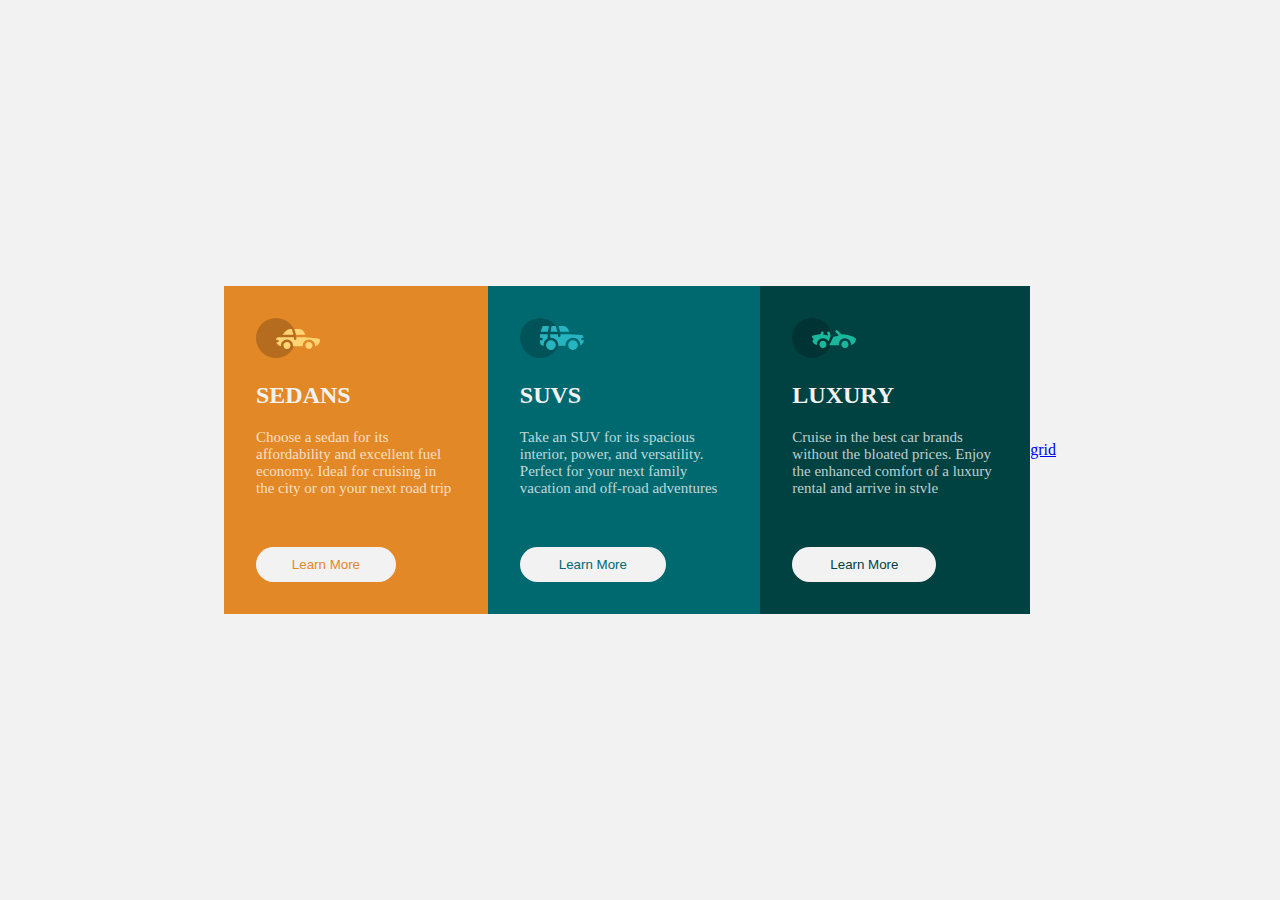
==== index.html @ 1ab70b6e "done" ====
<!DOCTYPE html>
<html lang="en">
<head>
    <meta charset="UTF-8">
    <meta http-equiv="X-UA-Compatible" content="IE=edge">
    <meta name="viewport" content="width=device-width, initial-scale=1.0">
    <title>Cars</title>
    <link rel="stylesheet" href="style.css">
</head>
<body>
    <main>
        <div id="sedan">
            <img src="./images/icon-sedans.svg" alt="icon-sedans">
            <h2>SEDANS</h2>
            <p>Choose a sedan for its affordability and excellent fuel economy. Ideal for cruising in the city or on your next road trip</p>
            <button>Learn More</button>
        </div>
        <div id="suv">
            <img src="./images/icon-suvs.svg" alt="icon-suv">
            <h2>SUVS</h2>
            <p>Take an SUV for its spacious interior, power, and versatility. Perfect for your next family vacation and off-road adventures</p>
            <button>Learn More</button>
        </div>
        <div id="luxury">
            <img src="./images/icon-luxury.svg" alt="icon-luxury">
            <h2>LUXURY</h2>
            <p>Cruise in the best car brands without the bloated prices. Enjoy the enhanced comfort of a luxury rental and arrive in stvle</p>
            <button>Learn More</button>
        </div>
        <a href="/grid.html">grid</a>
    </main>
    
</body>
</html>
---- style.css ----
@import url(https://fonts.google.com/specimen/Lexend+Deca);

* {
    border: 0;
    margin: 0;
    box-sizing: border-box;
}

body {
    background-color: hsl(0, 0%, 95%);
}

main {
     width: 65%;
     margin: auto;
     display: flex;
     justify-content: center;
     align-items: center;
     height: 100vh;
}
    

h2 {
     color: hsl(0, 0%, 95%);
     font-weight: 700;
     margin-top: 20px;

}

button {
    background-color: hsl(0, 0%, 95%);
    padding: 10px;
    border-radius: 20px;
    width: 70%;
}

p {
    color: hsla(0, 0%, 100%, 0.75);
    font-family: 'Lexend Deca';
    font-size: 15px;
    font-weight: 400;
    padding-top: 20px;
    padding-bottom: 50px;
}

#sedan {
     background-color: hsl(31, 77%, 52%);
     padding: 2em;
}
#sedan button{
    color: hsl(31, 77%, 52%);
}
#suv {
     background-color: hsl(184, 100%, 22%);
     padding: 2em;
}

#suv button {
    color: hsl(184, 100%, 22%);
}

#luxury {
     background-color: hsl(179, 100%, 13%);
     padding: 2em;
}
#luxury button {
    color: hsl(179, 100%, 13%);
}
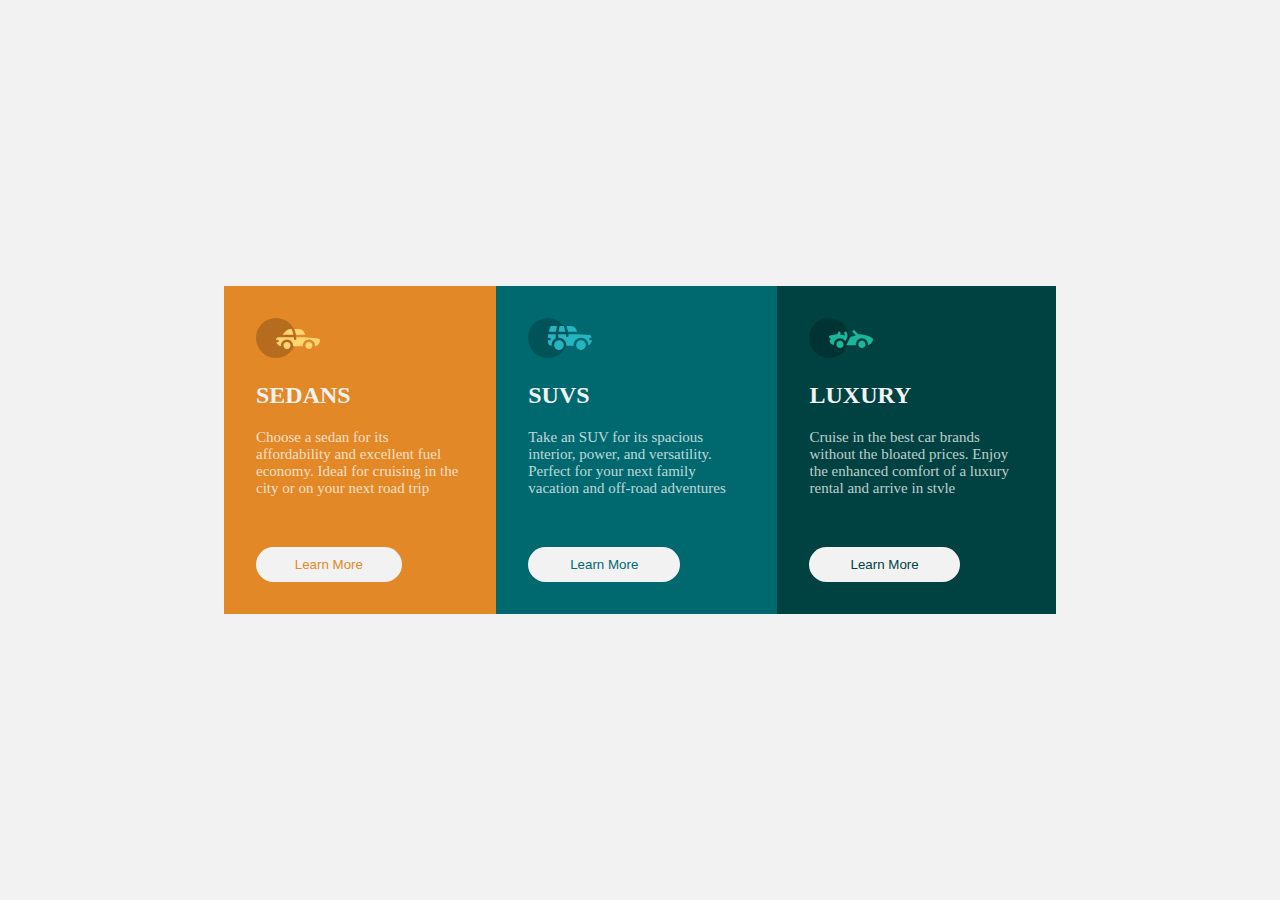
==== commit 54b0a83d: "Update index.html" ====
--- a/index.html
+++ b/index.html
@@ -27,8 +27,7 @@
             <p>Cruise in the best car brands without the bloated prices. Enjoy the enhanced comfort of a luxury rental and arrive in stvle</p>
             <button>Learn More</button>
         </div>
-        <a href="/grid.html">grid</a>
     </main>
     
 </body>
-</html>+</html>
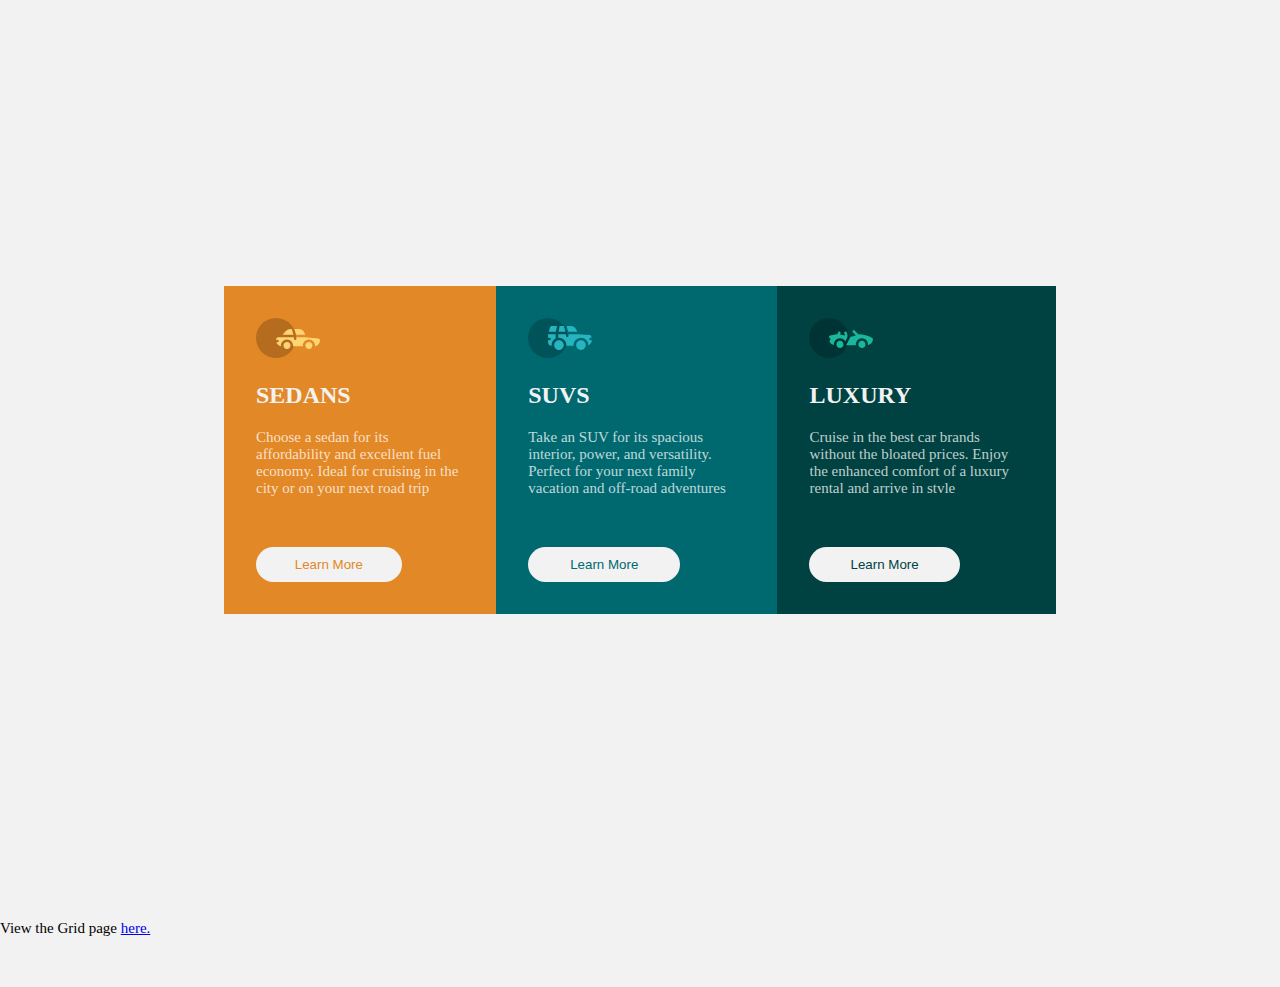
==== commit ca4b0e16: "Added a link tothe grid page" ====
--- a/index.html
+++ b/index.html
@@ -27,7 +27,8 @@
             <p>Cruise in the best car brands without the bloated prices. Enjoy the enhanced comfort of a luxury rental and arrive in stvle</p>
             <button>Learn More</button>
         </div>
+    
     </main>
-    
+    <p class="extra">View the Grid page <a href="grid.html">here.</a></p>
 </body>
-</html>
+</html>--- a/style.css
+++ b/style.css
@@ -25,6 +25,10 @@
      font-weight: 700;
      margin-top: 20px;
 
+}
+
+.extra {
+    color: black;
 }
 
 button {
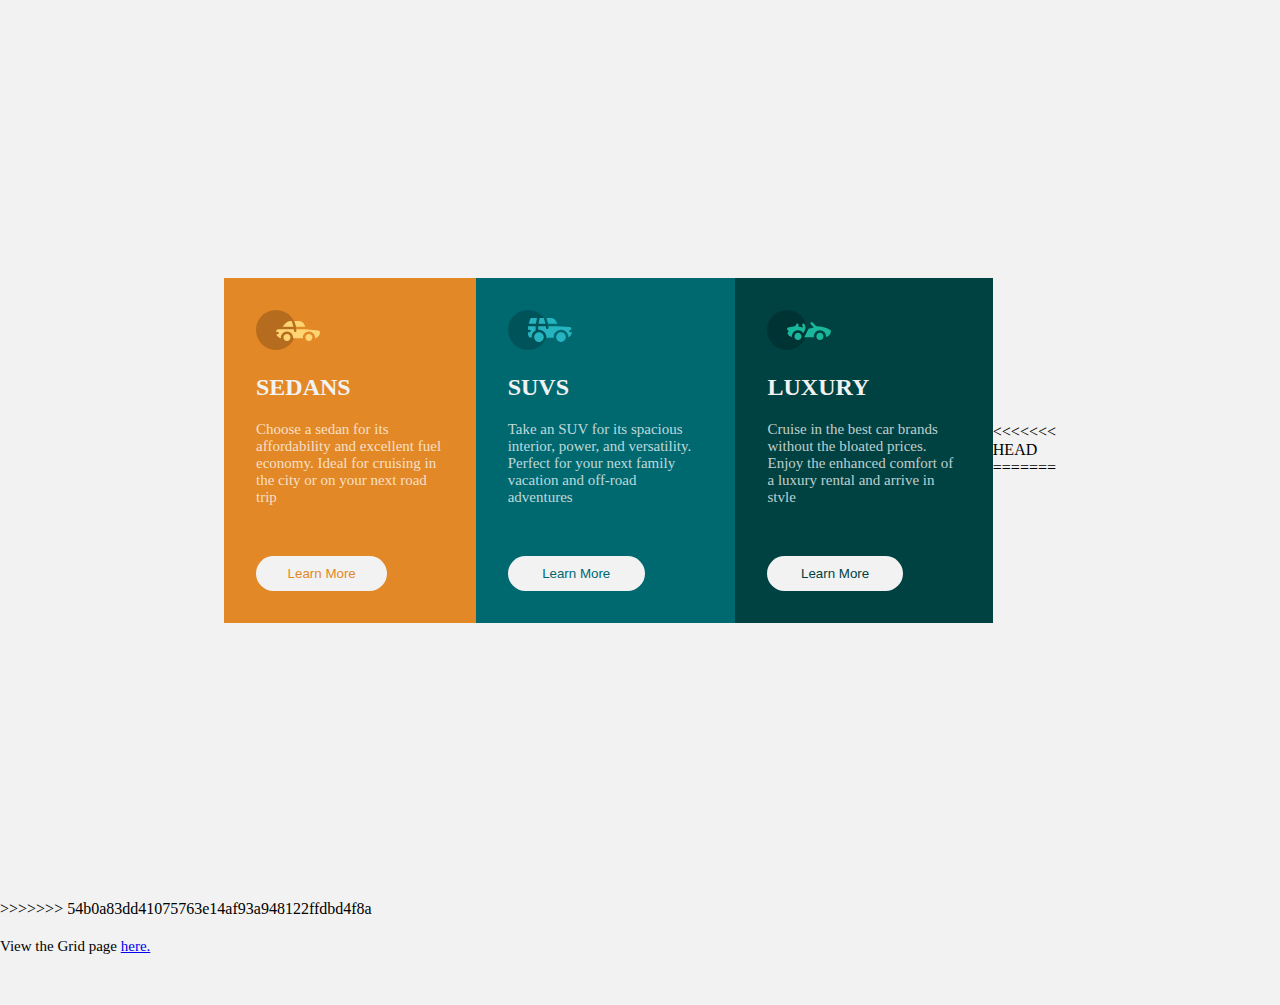
==== commit b45f978c: "Merge branch 'main' of https://github.com/star-phyre/zuri-css-flexbox into main" ====
--- a/index.html
+++ b/index.html
@@ -27,8 +27,12 @@
             <p>Cruise in the best car brands without the bloated prices. Enjoy the enhanced comfort of a luxury rental and arrive in stvle</p>
             <button>Learn More</button>
         </div>
+<<<<<<< HEAD
+=======
+    </main>
+>>>>>>> 54b0a83dd41075763e14af93a948122ffdbd4f8a
     
     </main>
     <p class="extra">View the Grid page <a href="grid.html">here.</a></p>
 </body>
-</html>+</html>
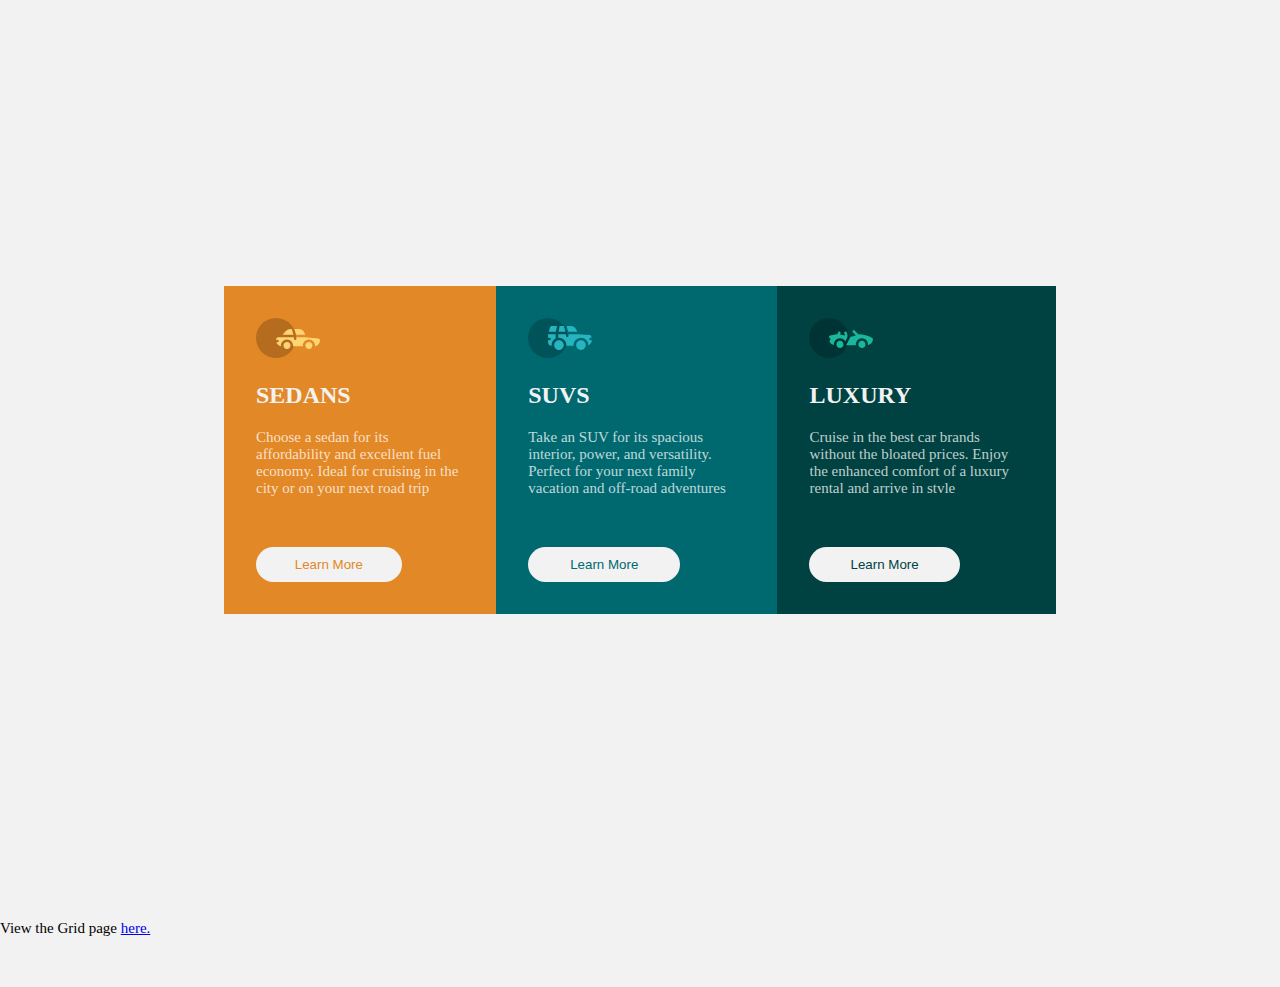
==== commit bcd2d1a0: "errors" ====
--- a/index.html
+++ b/index.html
@@ -27,10 +27,8 @@
             <p>Cruise in the best car brands without the bloated prices. Enjoy the enhanced comfort of a luxury rental and arrive in stvle</p>
             <button>Learn More</button>
         </div>
-<<<<<<< HEAD
-=======
     </main>
->>>>>>> 54b0a83dd41075763e14af93a948122ffdbd4f8a
+
     
     </main>
     <p class="extra">View the Grid page <a href="grid.html">here.</a></p>
